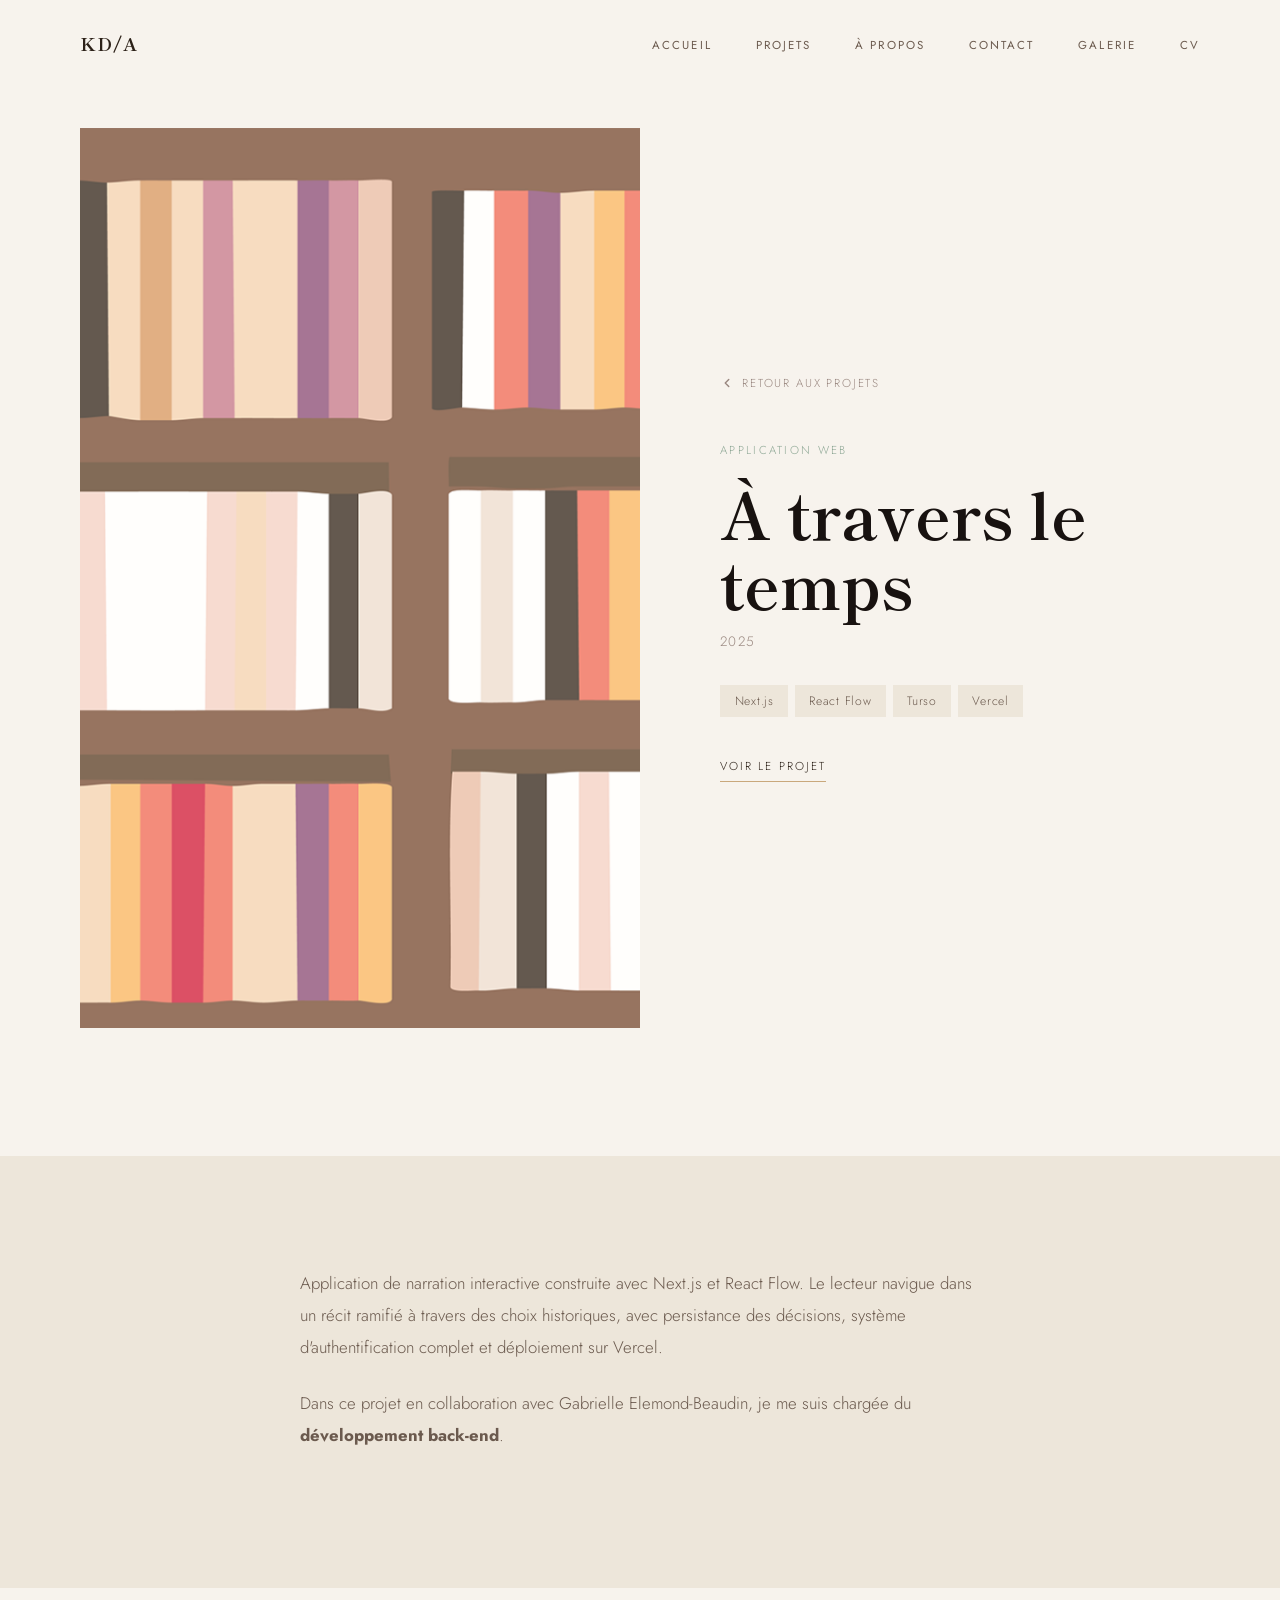
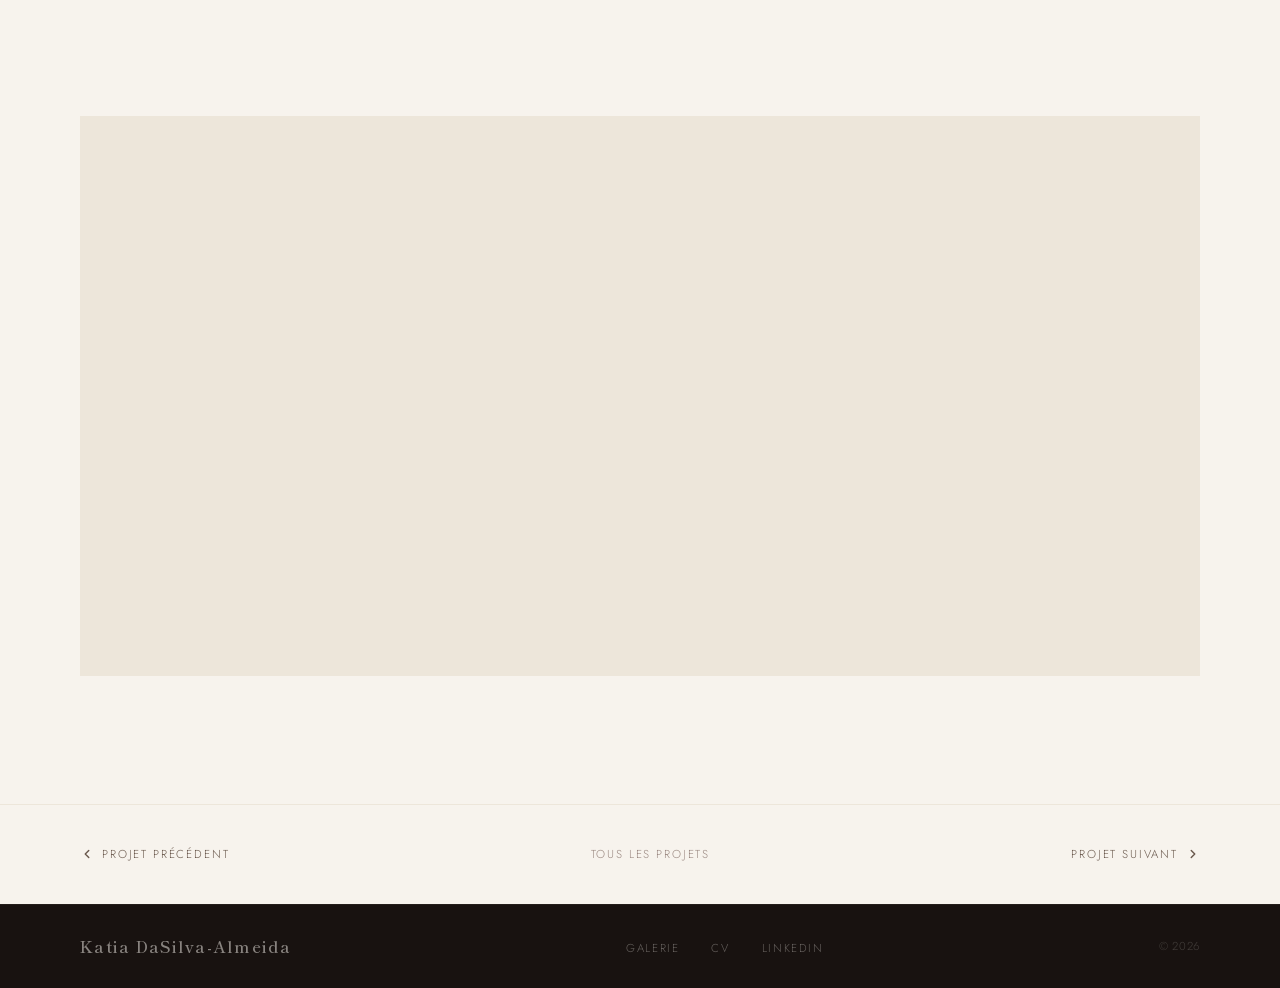
==== a-travers-le-temps.html @ e7fba13a "first commit" ====
<!DOCTYPE html>
<html lang="fr">

<head>
  <meta charset="UTF-8" />
  <link rel="icon" href="./favicon.svg" type="image/svg+xml">
  <link rel="stylesheet" href="./css/style.css" />
  <link rel="stylesheet" href="./css/projet.css" />
  <script type="module">
    import App from "./src/App.js";
    App.main();
  </script>
  <link rel="preconnect" href="https://fonts.googleapis.com">
  <link rel="preconnect" href="https://fonts.gstatic.com" crossorigin>
  <link
    href="https://fonts.googleapis.com/css2?family=Shippori+Mincho:wght@400;600;700&family=Jost:wght@300;400;500&display=swap"
    rel="stylesheet">
  <title>À travers le temps — Katia DaSilva-Almeida</title>
</head>

<body>
  <div id="interface">

    <!-- Curseur personnalisé -->
    <div class="cursor-dot" id="cursor-dot"></div>
    <div class="cursor-ring" id="cursor-ring"></div>

    <header id="header"></header>


    <main id="app">

      <!-- ===== EN-TÊTE DU PROJET ===== -->
      <section class="projet-entete">

        <div class="projet-couverture">
          <img src="./assets/images/ATraversLeTemps_sneak.png" alt="Titre">
        </div>

        <div class="projet-infos reveal">
          <a href="./index.html#projets" class="projet-retour">
            <svg width="14" height="14" viewBox="0 0 24 24" fill="none" stroke="currentColor" stroke-width="2.5"
              stroke-linecap="round" stroke-linejoin="round">
              <polyline points="15 18 9 12 15 6"></polyline>
            </svg>
            Retour aux projets
          </a>

          <p class="projet-type">Application Web</p>
          <h1 class="projet-titre">À travers le temps</h1>
          <p class="projet-annee-label">2025</p>

          <div class="projet-tags">
            <span class="tag">Next.js</span>
            <span class="tag">React Flow</span>
            <span class="tag">Turso</span>
            <span class="tag">Vercel</span>
          </div>

          <a href="https://a-travers-le-temps.vercel.app" target="_blank" rel="noopener" class="projet-lien-live">
            Voir le projet

          </a>
        </div>

      </section>


      <!-- ===== DESCRIPTION ===== -->
      <section class="projet-description">
        <div class="projet-desc-contenu reveal">
          <p>
            Application de narration interactive construite avec Next.js et React Flow. Le lecteur navigue dans un récit
            ramifié à travers des choix historiques, avec persistance des décisions, système d'authentification complet
            et déploiement sur Vercel.
          </p>
          <p>
            Dans ce projet en collaboration avec Gabrielle Elemond-Beaudin, je me suis chargée du <strong>développement
              back-end</strong>.
          </p>
        </div>
      </section>


      <!-- ===== GALERIE ===== -->
      <section class="projet-galerie">

        <div class="galerie-item reveal">
          <video src="./assets/videos/ATraversLeTemps.mp4" muted loop autoplay playsinline></video>
        </div>

      </section>


      <!-- Navigation entre projets -->
      <nav class="projet-nav">
        <a href="./matcha-legendes.html" class="projet-nav-lien">
          <svg width="14" height="14" viewBox="0 0 24 24" fill="none" stroke="currentColor" stroke-width="2.5"
            stroke-linecap="round" stroke-linejoin="round">
            <polyline points="15 18 9 12 15 6"></polyline>
          </svg>
          Projet précédent
        </a>
        <a href="./index.html#projets" class="projet-nav-centre">Tous les projets</a>
        <a href="./archives-oubliees.html" class="projet-nav-lien">
          Projet suivant
          <svg width="14" height="14" viewBox="0 0 24 24" fill="none" stroke="currentColor" stroke-width="2.5"
            stroke-linecap="round" stroke-linejoin="round">
            <polyline points="9 18 15 12 9 6"></polyline>
          </svg>
        </a>
      </nav>

    </main>


    <footer id="footer"></footer>

  </div>
</body>

</html>
---- css/style.css ----
/* =============================================
   VARIABLES DE COULEUR
   ============================================= */

:root {
  --cream: #F7F3ED;
  --cream-profond: #EDE6DA;
  --brun: #2C2118;
  --brun-moyen: #6B5A4E;
  --brun-clair: #9A8880;
  --sable: #C9A87C;
  --sauge: #8FA896;
  --sauge-clair: #C0D4C8;
  --mauve: #B49EB5;
  --blush: #E5C8C0;
  --encre: #181210;
  --rouge-tampon: #B83A35;
}


/* =============================================
   BASE
   ============================================= */

*,
*::before,
*::after {
  box-sizing: border-box;
  margin: 0;
  padding: 0;
}

html {
  scroll-behavior: smooth;
}

body {
  font-family: 'Jost', sans-serif;
  background: var(--cream);
  color: var(--brun);
  font-size: 16px;
  line-height: 1.7;
  font-weight: 300;
  overflow-x: hidden;
}


/* =============================================
   CURSEUR PERSONNALISÉ (seulement sur desktop)
   ============================================= */

@media (pointer: fine) {
  * {
    cursor: none !important;
  }

  .cursor-dot {
    position: fixed;
    top: 0;
    left: 0;
    width: 8px;
    height: 8px;
    border-radius: 50%;
    background: var(--sable);
    pointer-events: none;
    z-index: 9999;
    transform: translate(-50%, -50%);
    transition: width 0.25s, height 0.25s, background 0.25s;
    mix-blend-mode: multiply;
  }

  .cursor-ring {
    position: fixed;
    top: 0;
    left: 0;
    width: 36px;
    height: 36px;
    border-radius: 50%;
    border: 1.5px solid var(--blush);
    pointer-events: none;
    z-index: 9998;
    transform: translate(-50%, -50%);
    transition: width 0.3s, height 0.3s, border-color 0.3s;
  }

  .cursor-dot.survol {
    width: 12px;
    height: 12px;
    background: var(--sauge);
  }

  .cursor-ring.survol {
    width: 52px;
    height: 52px;
    border-color: var(--sauge);
    opacity: 0.6;
  }

  .cursor-dot.clic {
    transform: translate(-50%, -50%) scale(0.6);
  }

  .cursor-ring.clic {
    transform: translate(-50%, -50%) scale(0.85);
  }
}


/* =============================================
   BARRE DE PROGRESSION (scroll)
   ============================================= */

.barre-progression {
  position: fixed;
  top: 0;
  left: 0;
  height: 2px;
  width: 0%;
  background: linear-gradient(to right, var(--blush), var(--sauge));
  z-index: 200;
  pointer-events: none;
  transition: width 0.1s linear;
}


/* =============================================
   NAVIGATION
   ============================================= */

header {
  position: fixed;
  top: 0;
  left: 0;
  right: 0;
  z-index: 100;
  pointer-events: none;
  transition: background 0.4s ease, backdrop-filter 0.4s ease, box-shadow 0.4s ease;
}

header.defilé {
  background: rgba(247, 243, 237, 0.88);
  backdrop-filter: blur(12px);
  box-shadow: 0 1px 0 rgba(44, 33, 24, 0.06);
}

.contenu-entete {
  display: flex;
  justify-content: space-between;
  align-items: center;
  padding: 1.75rem 5rem;
  pointer-events: none;
}

.nav-logo {
  font-family: 'Shippori Mincho', serif;
  font-size: 1.15rem;
  font-weight: 700;
  color: var(--brun);
  text-decoration: none;
  letter-spacing: 0.06em;
  pointer-events: all;
}

.contenu-entete nav ul {
  display: flex;
  gap: 2.75rem;
  list-style: none;
  pointer-events: all;
}

.contenu-entete nav ul a {
  font-size: 0.72rem;
  font-weight: 400;
  letter-spacing: 0.18em;
  text-transform: uppercase;
  color: var(--brun-moyen);
  text-decoration: none;
  transition: color 0.3s;
}

.contenu-entete nav ul a:hover {
  color: var(--brun);
}


/* =============================================
   HERO
   ============================================= */

#hero {
  min-height: 100vh;
  display: flex;
  align-items: center;
  padding: 9rem 5rem 5rem;
  position: relative;
  overflow: hidden;
  width: 100%;
}

#conteneur-petales {
  position: absolute;
  inset: 0;
  pointer-events: none;
  overflow: hidden;
}

.hero-contenu {
  position: relative;
  z-index: 2;
  max-width: 860px;
}

.hero-accroche {
  font-size: 0.72rem;
  letter-spacing: 0.28em;
  text-transform: uppercase;
  color: var(--sauge);
  margin-bottom: 2.5rem;
  display: flex;
  align-items: center;
  gap: 1rem;
}

.hero-accroche::before {
  content: '';
  display: inline-block;
  width: 2.5rem;
  height: 1px;
  background: var(--sauge);
}

.hero-nom {
  font-family: 'Shippori Mincho', serif;
  font-size: clamp(5.5rem, 14vw, 11rem);
  font-weight: 700;
  line-height: 0.95;
  color: var(--encre);
  letter-spacing: -0.03em;
  margin-bottom: 2.5rem;
}

.hero-nom .lettre {
  display: inline-block;
  opacity: 0;
  transform: translateY(0.3em) rotate(3deg);
  filter: blur(4px);
  transition: opacity 0.5s ease, transform 0.5s ease, filter 0.5s ease;
}

.hero-nom .lettre.visible {
  opacity: 1;
  transform: translateY(0) rotate(0deg);
  filter: blur(0);
}

.hero-sous-titre {
  font-size: 1.15rem;
  font-weight: 300;
  color: var(--brun-moyen);
  max-width: 500px;
  line-height: 1.9;
  margin-bottom: 3.5rem;
}

.hero-cta {
  display: inline-flex;
  align-items: center;
  gap: 0.8rem;
  font-size: 0.72rem;
  letter-spacing: 0.18em;
  text-transform: uppercase;
  color: var(--brun);
  text-decoration: none;
  padding-bottom: 0.3rem;
  border-bottom: 1px solid var(--sable);
  transition: gap 0.35s ease, border-color 0.35s;
}

.hero-cta:hover {
  gap: 1.4rem;
  border-color: var(--brun);
}

.hanko {
  position: absolute;
  bottom: 4.5rem;
  right: 5rem;
  width: 4.5rem;
  height: 4.5rem;
  border: 2px solid var(--rouge-tampon);
  border-radius: 3px;
  display: flex;
  align-items: center;
  justify-content: center;
  font-family: 'Shippori Mincho', serif;
  font-size: 1.1rem;
  font-weight: 700;
  color: var(--rouge-tampon);
  transform: rotate(-6deg);
  opacity: 0.55;
  z-index: 2;
  user-select: none;
  letter-spacing: 0.05em;
}

.points-deco {
  position: absolute;
  bottom: 4rem;
  right: 5rem;
  display: grid;
  grid-template-columns: repeat(4, 1fr);
  gap: 0.5rem;
  z-index: 1;
}

.points-deco span {
  width: 5px;
  height: 5px;
  border-radius: 50%;
  background: var(--cream-profond);
}

.petale {
  position: absolute;
  width: 9px;
  height: 11px;
  border-radius: 60% 0 60% 0;
  animation: tomber linear infinite;
  pointer-events: none;
}

@keyframes tomber {
  0% {
    transform: translateY(-30px) rotate(0deg) translateX(0);
    opacity: 0;
  }

  8% {
    opacity: 0.3;
  }

  50% {
    transform: translateY(48vh) rotate(360deg) translateX(30px);
  }

  92% {
    opacity: 0.15;
  }

  100% {
    transform: translateY(100vh) rotate(720deg) translateX(-20px);
    opacity: 0;
  }
}


/* =============================================
   SECTIONS (styles communs)
   ============================================= */

section {
  padding: 8rem 5rem;
}

.section-entete {
  display: flex;
  align-items: baseline;
  gap: 1.75rem;
  margin-bottom: 5.5rem;
}


.section-titre {
  font-family: 'Shippori Mincho', serif;
  font-size: clamp(2.2rem, 4.5vw, 3.2rem);
  font-weight: 600;
  color: var(--encre);
  letter-spacing: -0.01em;
}

.section-ligne {
  flex: 1;
  height: 1px;
  background: linear-gradient(to right, var(--cream-profond), transparent);
}

/* Sur fond cream-profond (section À propos), la ligne doit être plus foncée */
#apropos .section-ligne {
  background: linear-gradient(to right, var(--brun-clair), transparent);
  opacity: 0.2;
}

.reveal {
  opacity: 0;
  transform: translateY(22px);
  transition: opacity 0.85s ease, transform 0.85s ease;
}

.reveal.visible {
  opacity: 1;
  transform: none;
}


/* =============================================
   À PROPOS
   ============================================= */

#apropos {
  background: var(--cream-profond);
}

.apropos-grille {
  display: grid;
  grid-template-columns: 1fr 1.6fr;
  gap: 6rem;
  align-items: start;
}

.photo-wrap {
  position: relative;
}

.photo-cadre {
  width: 100%;
  aspect-ratio: 3 / 4;
  background: var(--sauge-clair);
  border-radius: 2px;
  position: relative;
  overflow: hidden;
  display: flex;
  align-items: center;
  justify-content: center;
}

.photo-cadre img {
  width: 100%;
  height: 100%;
  object-fit: cover;
  display: block;
}

.photo-placeholder {
  font-size: 1rem;
  color: var(--sauge);
  opacity: 0.5;
}

.photo-cadre::after {
  content: '';
  position: absolute;
  inset: 1rem;
  border: 1px solid rgba(255, 255, 255, 0.35);
  border-radius: 1px;
  pointer-events: none;
}

.photo-badge {
  position: absolute;
  bottom: -1.1rem;
  right: -1.1rem;
  background: var(--blush);
  padding: 0.45rem 1rem;
  font-size: 0.7rem;
  letter-spacing: 0.12em;
  text-transform: uppercase;
  color: var(--brun-moyen);
  border-radius: 1px;
}

.bio p {
  font-size: 1rem;
  color: var(--brun-moyen);
  line-height: 1.9;
  margin-bottom: 1.4rem;
}

.bio p strong {
  color: var(--brun);
  font-weight: 500;
}

.ornement {
  display: flex;
  align-items: center;
  gap: 1rem;
  margin: 2.25rem 0;
}

.ornement::before,
.ornement::after {
  content: '';
  flex: 1;
  height: 1px;
  background: var(--cream);
}

.ornement span {
  font-size: 0.9rem;
  color: var(--sable);
}

.competences {
  display: flex;
  flex-wrap: wrap;
  gap: 0.45rem;
  margin-top: 0.5rem;
}

.competence {
  padding: 0.3rem 0.85rem;
  border: 1px solid var(--cream);
  background: var(--cream);
  font-size: 0.76rem;
  letter-spacing: 0.06em;
  color: var(--brun-moyen);
  border-radius: 1px;
  transition: background 0.25s, color 0.25s;
}

.competence:hover {
  background: var(--sauge-clair);
  color: var(--brun);
}



#projets {
  background: var(--cream);
  padding: 8rem 0;
}

#projets .section-entete {
  padding: 0 5rem;
  margin-bottom: 3rem;
}

.projets-grille {
  display: grid;
  grid-template-columns: repeat(2, 1fr);
  gap: 5px;
  padding: 0 5rem;
}

/* Élément de projet — lien cliquable */
.projet-item {
  position: relative;
  display: block;
  overflow: hidden;
  aspect-ratio: 4 / 3;
  text-decoration: none;
}

/* Image de couverture */
.projet-image {
  width: 100%;
  height: 100%;
  transition: transform 0.5s ease;
}

.projet-image img {
  width: 100%;
  height: 100%;
  object-fit: cover;
  display: block;
  transition: transform 0.5s ease;
}

/* Overlay sombre au hover */
.projet-overlay {
  position: absolute;
  inset: 0;
  background: rgba(24, 18, 16, 0);
  display: flex;
  flex-direction: column;
  align-items: center;
  justify-content: center;
  gap: 0.5rem;
  transition: background 0.4s ease;
}

.projet-nom {
  font-family: 'Shippori Mincho', serif;
  font-size: 1.3rem;
  font-weight: 600;
  color: var(--cream);
  letter-spacing: 0.02em;
  opacity: 0;
  transform: translateY(8px);
  transition: opacity 0.35s ease, transform 0.35s ease;
}

.projet-annee {
  font-size: 0.72rem;
  letter-spacing: 0.2em;
  text-transform: uppercase;
  color: rgba(247, 243, 237, 0.65);
  opacity: 0;
  transform: translateY(8px);
  transition: opacity 0.35s ease 0.05s, transform 0.35s ease 0.05s;
}

/* États au hover */
.projet-item:hover .projet-overlay {
  background: rgba(24, 18, 16, 0.62);
}

.projet-item:hover .projet-image img {
  transform: scale(1.04);
}

.projet-item:hover .projet-nom,
.projet-item:hover .projet-annee {
  opacity: 1;
  transform: translateY(0);
}


/* =============================================
   CONTACT
   ============================================= */

#contact {
  background: var(--encre);
}

#contact .section-titre {
  color: var(--cream);
}

#contact .section-ligne {
  background: linear-gradient(to right, rgba(247, 243, 237, 0.1), transparent);
}

.contact-grille {
  display: grid;
  grid-template-columns: 1.4fr 1fr;
  gap: 6rem;
  align-items: center;
}

.contact-intro {
  font-family: 'Shippori Mincho', serif;
  font-size: clamp(1.6rem, 3vw, 2.1rem);
  font-weight: 400;
  line-height: 1.55;
  color: var(--cream);
  margin-bottom: 1.5rem;
}

.contact-intro em {
  font-style: normal;
  color: var(--sauge-clair);
}

.contact-note {
  font-size: 0.88rem;
  color: rgba(247, 243, 237, 0.4);
  margin-bottom: 2.75rem;
  line-height: 1.7;
}

.contact-liste {
  display: flex;
  flex-direction: column;
  gap: 1.75rem;
}

.contact-item label {
  display: block;
  font-size: 0.68rem;
  letter-spacing: 0.18em;
  text-transform: uppercase;
  color: var(--sauge);
  margin-bottom: 0.3rem;
}

.contact-item a {
  color: var(--cream);
  text-decoration: none;
  font-size: 0.95rem;
  border-bottom: 1px solid rgba(247, 243, 237, 0.12);
  padding-bottom: 0.2rem;
  transition: color 0.3s, border-color 0.3s;
}

.contact-item a:hover {
  color: var(--sauge-clair);
  border-color: var(--sauge);
}

.contact-deco {
  font-size: clamp(7rem, 14vw, 11rem);
  font-weight: 700;
  color: rgba(247, 243, 237, 0.04);
  line-height: 1;
  user-select: none;
  text-align: right;
}


/* =============================================
   FOOTER
   ============================================= */

footer {
  background: var(--encre);
  border-top: 1px solid rgba(247, 243, 237, 0.05);
}

.contenu-footer {
  padding: 1.75rem 5rem;
  display: flex;
  justify-content: space-between;
  align-items: center;
  gap: 1rem;
}

.footer-nom {
  font-family: 'Shippori Mincho', serif;
  font-size: 1rem;
  font-weight: 600;
  color: rgba(247, 243, 237, 0.5);
  letter-spacing: 0.08em;
}

.liens-footer ul {
  display: flex;
  gap: 2rem;
  list-style: none;
}

.liens-footer a {
  font-size: 0.72rem;
  letter-spacing: 0.14em;
  text-transform: uppercase;
  color: rgba(247, 243, 237, 0.35);
  text-decoration: none;
  transition: color 0.3s;
}

.liens-footer a:hover {
  color: var(--sauge-clair);
}

.footer-annee {
  font-size: 0.72rem;
  color: rgba(247, 243, 237, 0.2);
  letter-spacing: 0.06em;
}


/* =============================================
   RESPONSIVE (mobile)
   ============================================= */

@media (max-width: 960px) {
  .contenu-entete {
    padding: 1.5rem 2.5rem;
  }

  .contenu-entete nav {
    display: none;
  }

  section {
    padding: 6rem 2.5rem;
  }

  #hero {
    padding: 9rem 2.5rem 5rem;
  }

  .hanko {
    right: 2.5rem;
  }

  .apropos-grille {
    grid-template-columns: 1fr;
    gap: 3.5rem;
  }

  .projets-grille {
    grid-template-columns: 1fr;
  }

  .contact-grille {
    grid-template-columns: 1fr;
    gap: 3.5rem;
  }

  .contact-deco {
    display: none;
  }

  .lb-panneau {
    max-height: 95vh;
  }

  .lb-corps {
    padding: 1.75rem;
  }

  .lb-titre {
    font-size: 1.6rem;
  }

  .contenu-footer {
    padding: 1.5rem 2.5rem;
    flex-wrap: wrap;
    gap: 1rem;
  }
}
---- css/projet.css ----
/* =============================================
   STYLES DES PAGES DE PROJET
   ============================================= */

/* Tags sur la page projet */
.projet-infos .tag {
  background: var(--cream-profond);
  color: var(--brun-moyen);
  border: 1px solid var(--cream-profond);
  font-size: 0.76rem;
  letter-spacing: 0.06em;
  padding: 0.3rem 0.85rem;
}

.projet-infos .tag:hover {
  background: var(--sauge-clair);
  border-color: var(--sauge-clair);
  color: var(--brun);
}


/* ===== EN-TÊTE ===== */

.projet-entete {
  display: grid;
  grid-template-columns: 1fr 1fr;
  min-height: 100vh;
}

/* Couverture (image de gauche) */
.projet-couverture {
  position: sticky;
  top: 0;
  height: 100vh;
  overflow: hidden;
}

.projet-couverture img {
  width: 100%;
  height: 100%;
  object-fit: cover;
  display: block;
}

.couverture-placeholder {
  width: 100%;
  height: 100%;
}

/* Infos (colonne de droite) */
.projet-infos {
  display: flex;
  flex-direction: column;
  justify-content: center;
  padding: 8rem 5rem;
  background: var(--cream);
}

.projet-retour {
  display: inline-flex;
  align-items: center;
  gap: 0.5rem;
  font-size: 0.72rem;
  letter-spacing: 0.16em;
  text-transform: uppercase;
  color: var(--brun-clair);
  text-decoration: none;
  margin-bottom: 3rem;
  transition: color 0.3s;
}

.projet-retour:hover {
  color: var(--brun);
}

.projet-type {
  font-size: 0.72rem;
  letter-spacing: 0.2em;
  text-transform: uppercase;
  color: var(--sauge);
  margin-bottom: 1rem;
}

.projet-titre {
  font-family: 'Shippori Mincho', serif;
  font-size: clamp(2.5rem, 5vw, 4rem);
  font-weight: 700;
  color: var(--encre);
  line-height: 1.1;
  margin-bottom: 0.75rem;
}

.projet-annee-label {
  font-size: 0.85rem;
  color: var(--brun-clair);
  letter-spacing: 0.1em;
  margin-bottom: 2rem;
}

.projet-tags {
  display: flex;
  flex-wrap: wrap;
  gap: 0.4rem;
  margin-bottom: 2.5rem;
}

/* Lien vers le projet en ligne */
.projet-lien-live {
  display: inline-flex;
  align-items: center;
  font-size: 0.72rem;
  letter-spacing: 0.18em;
  text-transform: uppercase;
  color: var(--brun);
  text-decoration: none;
  padding-bottom: 0.3rem;
  border-bottom: 1px solid var(--sable);
  width: fit-content;
  transition: border-color 0.3s;
}

.projet-lien-live:hover {
  border-color: var(--brun);
}


/* ===== DESCRIPTION ===== */

.projet-description {
  background: var(--cream-profond);
  padding: 7rem 5rem;
}

.projet-desc-contenu {
  max-width: 680px;
  margin: 0 auto;
}

.projet-desc-contenu p {
  font-size: 1.05rem;
  color: var(--brun-moyen);
  line-height: 1.9;
  margin-bottom: 1.5rem;
}


/* ===== GALERIE ===== */

.projet-galerie {
  display: grid;
  grid-template-columns: repeat(2, 1fr);
  gap: 3px;
  background: var(--cream);
}

.galerie-item {
  aspect-ratio: unset;
  overflow: hidden;
  background: var(--cream-profond);
}

.galerie-item img {
  width: 100%;
  height: auto;
  object-fit: contain;
  display: block;
}

.galerie-item video {
  width: 100%;
  height: 100%;
  object-fit: contain;
  display: block;
}

.galerie-placeholder {
  width: 100%;
  height: 100%;
}

/* Pour afficher une image complète sans recadrage */
.galerie-item.complet {
  aspect-ratio: unset;
  height: auto;
}

.galerie-item.complet img {
  object-fit: contain;
  height: auto;
  background: var(--cream-profond);
}

/* Premier item prend toute la largeur */
.galerie-item:first-child {
  grid-column: 1 / -1;
  /* aspect-ratio: 16 / 7; */
}

/* Pour afficher une image complète sans recadrage sur le premier item */
.galerie-item:first-child.complet {
  aspect-ratio: unset;
  height: auto;
}

.galerie-item:first-child.complet img {
  object-fit: contain;
  height: auto;
  background: var(--cream-profond);
}


/* ===== NAVIGATION ENTRE PROJETS ===== */

.projet-nav {
  display: flex;
  justify-content: space-between;
  align-items: center;
  padding: 2.5rem 5rem;
  border-top: 1px solid var(--cream-profond);
  background: var(--cream);
}

.projet-nav-lien {
  display: inline-flex;
  align-items: center;
  gap: 0.5rem;
  font-size: 0.72rem;
  letter-spacing: 0.16em;
  text-transform: uppercase;
  color: var(--brun-moyen);
  text-decoration: none;
  transition: color 0.3s;
}

.projet-nav-lien:hover {
  color: var(--brun);
}

.projet-nav-centre {
  font-size: 0.72rem;
  letter-spacing: 0.16em;
  text-transform: uppercase;
  color: var(--brun-clair);
  text-decoration: none;
  transition: color 0.3s;
}

.projet-nav-centre:hover {
  color: var(--brun);
}


/* ===== RESPONSIVE ===== */

@media (max-width: 960px) {
  .projet-entete {
    grid-template-columns: 1fr;
  }

  .projet-couverture {
    position: relative;
    height: 55vw;
    min-height: 280px;
  }

  .projet-infos {
    padding: 4rem 2.5rem;
  }

  .projet-description {
    padding: 5rem 2.5rem;
  }

  .projet-galerie {
    grid-template-columns: 1fr;
  }

  .galerie-item:first-child {
    grid-column: 1;
    aspect-ratio: 16 / 10;
  }

  .projet-nav {
    padding: 2rem 2.5rem;
  }
}
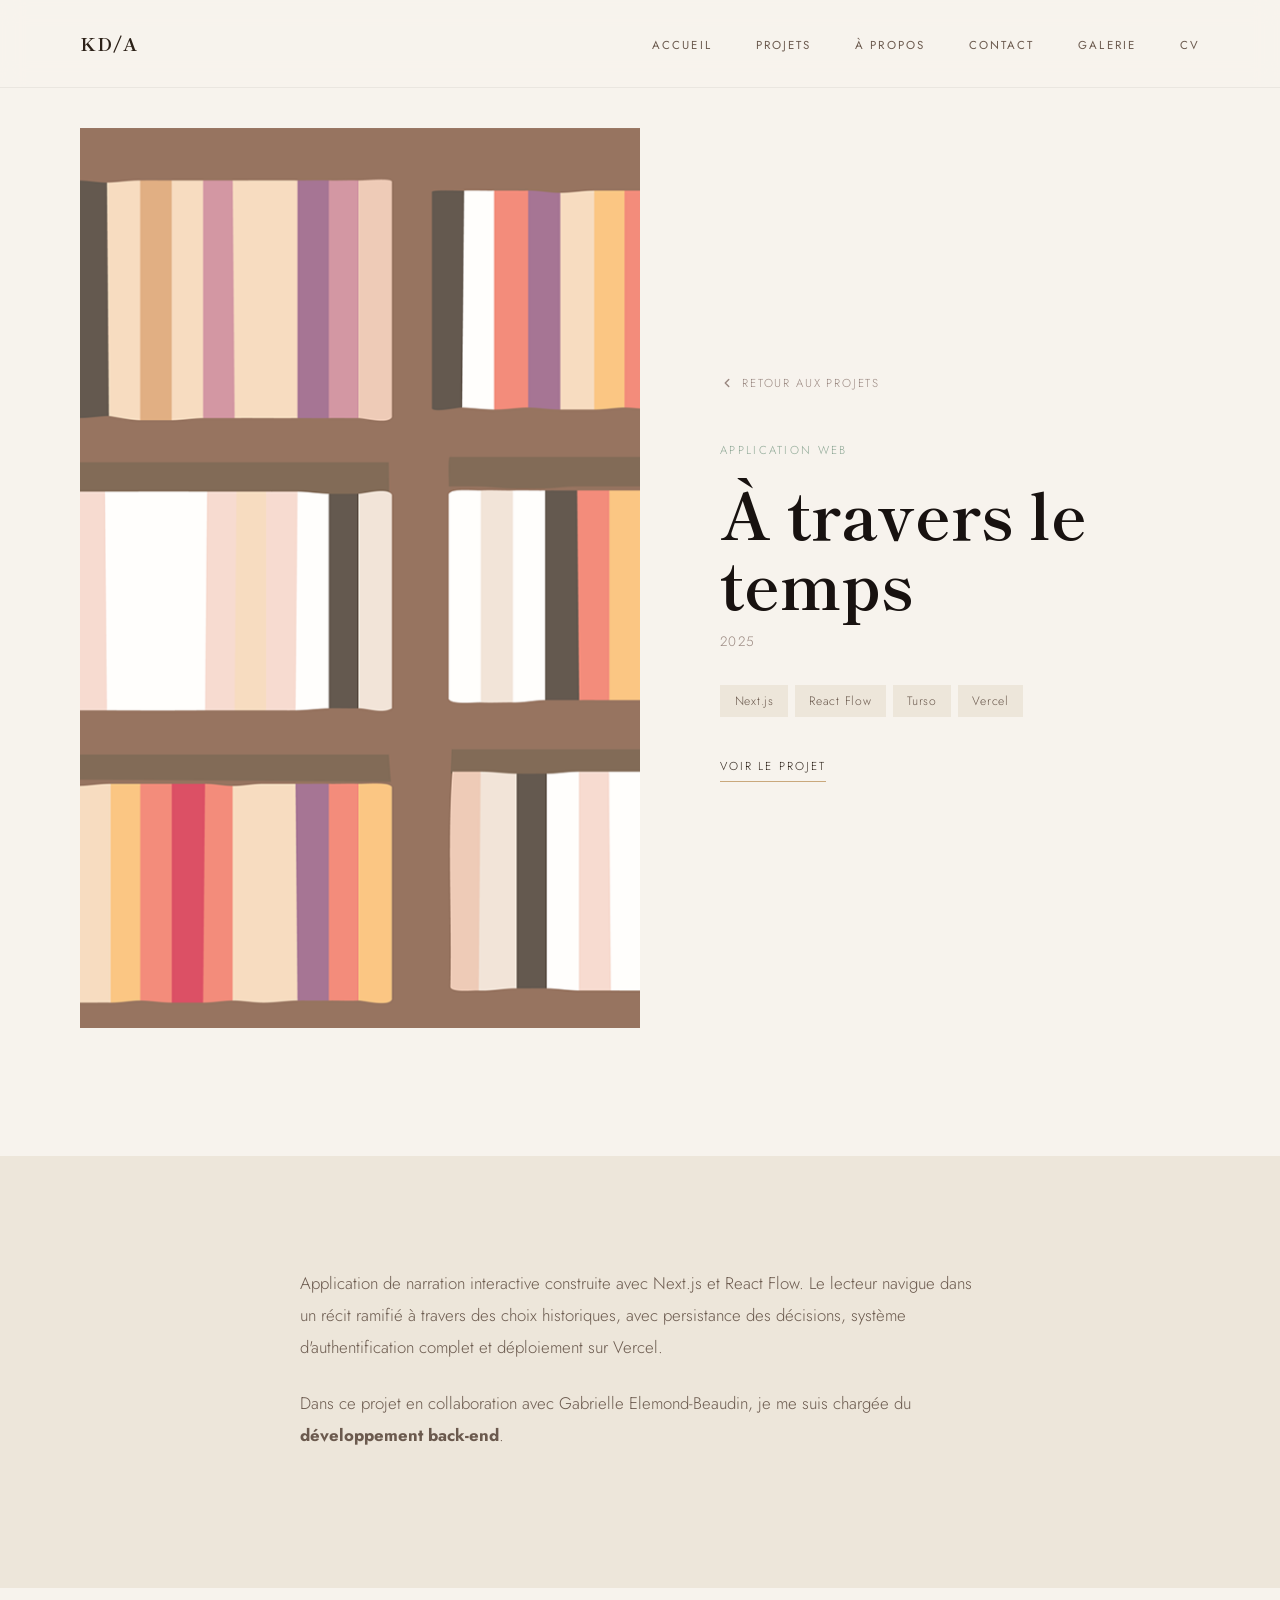
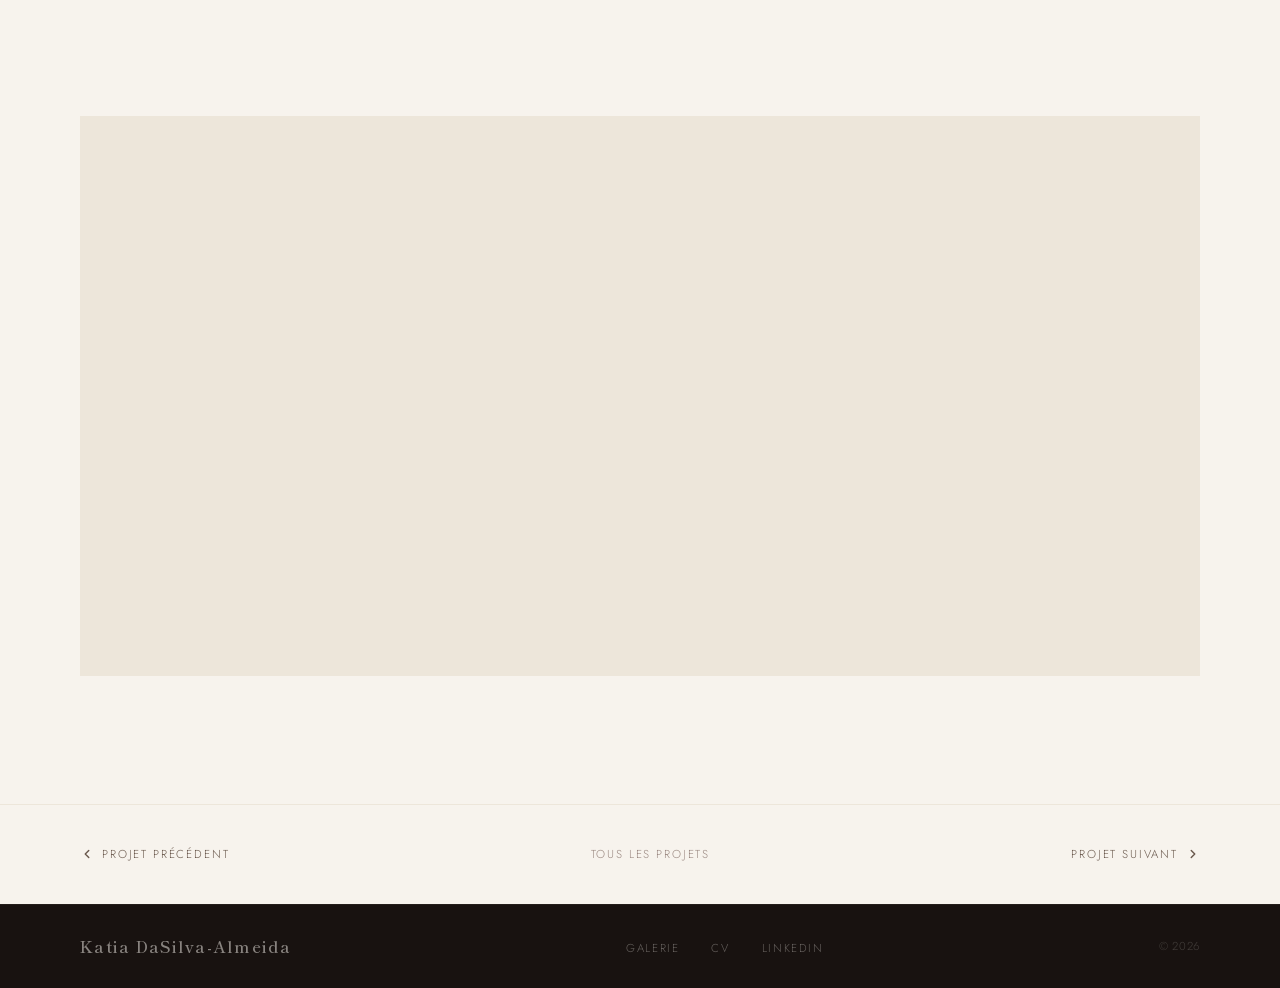
==== commit d4245ea7: "Ajustements pages" ====
--- a/a-travers-le-temps.html
+++ b/a-travers-le-temps.html
@@ -3,6 +3,7 @@
 
 <head>
   <meta charset="UTF-8" />
+  <meta name="viewport" content="width=device-width, initial-scale=1.0">
   <link rel="icon" href="./favicon.svg" type="image/svg+xml">
   <link rel="stylesheet" href="./css/style.css" />
   <link rel="stylesheet" href="./css/projet.css" />
--- a/css/style.css
+++ b/css/style.css
@@ -285,8 +285,8 @@
   position: absolute;
   bottom: 4.5rem;
   right: 5rem;
-  width: 4.5rem;
-  height: 4.5rem;
+  width: 5.5rem;
+  height: 5.5rem;
   border: 2px solid var(--rouge-tampon);
   border-radius: 3px;
   display: flex;
@@ -369,6 +369,12 @@
   margin-bottom: 5.5rem;
 }
 
+.section-num {
+  font-size: 0.72rem;
+  letter-spacing: 0.15em;
+  color: var(--sauge);
+  font-weight: 400;
+}
 
 .section-titre {
   font-family: 'Shippori Mincho', serif;
@@ -384,10 +390,8 @@
   background: linear-gradient(to right, var(--cream-profond), transparent);
 }
 
-/* Sur fond cream-profond (section À propos), la ligne doit être plus foncée */
 #apropos .section-ligne {
-  background: linear-gradient(to right, var(--brun-clair), transparent);
-  opacity: 0.2;
+  background: linear-gradient(to right, rgba(44, 33, 24, 0.15), transparent);
 }
 
 .reveal {
@@ -524,10 +528,14 @@
 }
 
 
+/* =============================================
+   PROJETS — GRILLE STYLE ADOBE PORTFOLIO
+   ============================================= */
 
 #projets {
   background: var(--cream);
   padding: 8rem 0;
+  border-top: 2px solid var(--sauge-clair);
 }
 
 #projets .section-entete {
@@ -537,8 +545,8 @@
 
 .projets-grille {
   display: grid;
-  grid-template-columns: repeat(2, 1fr);
-  gap: 5px;
+  grid-template-columns: repeat(3, 1fr);
+  gap: 3px;
   padding: 0 5rem;
 }
 
@@ -628,6 +636,10 @@
   color: var(--cream);
 }
 
+#contact .section-num {
+  color: var(--sauge);
+}
+
 #contact .section-ligne {
   background: linear-gradient(to right, rgba(247, 243, 237, 0.1), transparent);
 }
@@ -750,6 +762,94 @@
 }
 
 
+/* Hamburger — caché sur desktop */
+.hamburger {
+  display: none;
+  flex-direction: column;
+  gap: 5px;
+  background: none;
+  border: none;
+  cursor: pointer;
+  padding: 0.5rem;
+  pointer-events: all;
+  z-index: 9999;
+  position: relative;
+}
+
+.hamburger span {
+  display: block;
+  width: 22px;
+  height: 2px;
+  background: var(--brun);
+  border-radius: 2px;
+  transition: transform 0.3s ease, opacity 0.3s ease, background 0.3s ease;
+}
+
+/* Sur le hero (pas encore scrollé), les lignes sont en sauge pour être visibles */
+header:not(.defilé) .hamburger span {
+  background: var(--sauge);
+}
+
+/* Animation croix */
+.hamburger.ouvert span:nth-child(1) {
+  transform: translateY(7px) rotate(45deg);
+}
+
+.hamburger.ouvert span:nth-child(2) {
+  opacity: 0;
+}
+
+.hamburger.ouvert span:nth-child(3) {
+  transform: translateY(-7px) rotate(-45deg);
+}
+
+/* Menu mobile — caché par défaut */
+.menu-mobile {
+  display: none;
+  position: fixed;
+  top: 0;
+  left: 0;
+  width: 100vw;
+  height: 100vh;
+  background: var(--cream);
+  z-index: 9990;
+  flex-direction: column;
+  align-items: center;
+  justify-content: center;
+  opacity: 0;
+  pointer-events: none;
+  transition: opacity 0.3s ease;
+  overflow: hidden;
+}
+
+.menu-mobile.ouvert {
+  opacity: 1;
+  pointer-events: all;
+}
+
+.menu-mobile ul {
+  list-style: none;
+  display: flex;
+  flex-direction: column;
+  align-items: center;
+  gap: 2.5rem;
+}
+
+.menu-mobile a {
+  font-family: 'Shippori Mincho', serif;
+  font-size: 2rem;
+  font-weight: 600;
+  color: var(--encre);
+  text-decoration: none;
+  letter-spacing: 0.02em;
+  transition: color 0.3s;
+}
+
+.menu-mobile a:hover {
+  color: var(--sauge);
+}
+
+
 /* =============================================
    RESPONSIVE (mobile)
    ============================================= */
@@ -761,6 +861,14 @@
 
   .contenu-entete nav {
     display: none;
+  }
+
+  .hamburger {
+    display: flex;
+  }
+
+  .menu-mobile {
+    display: flex;
   }
 
   section {
